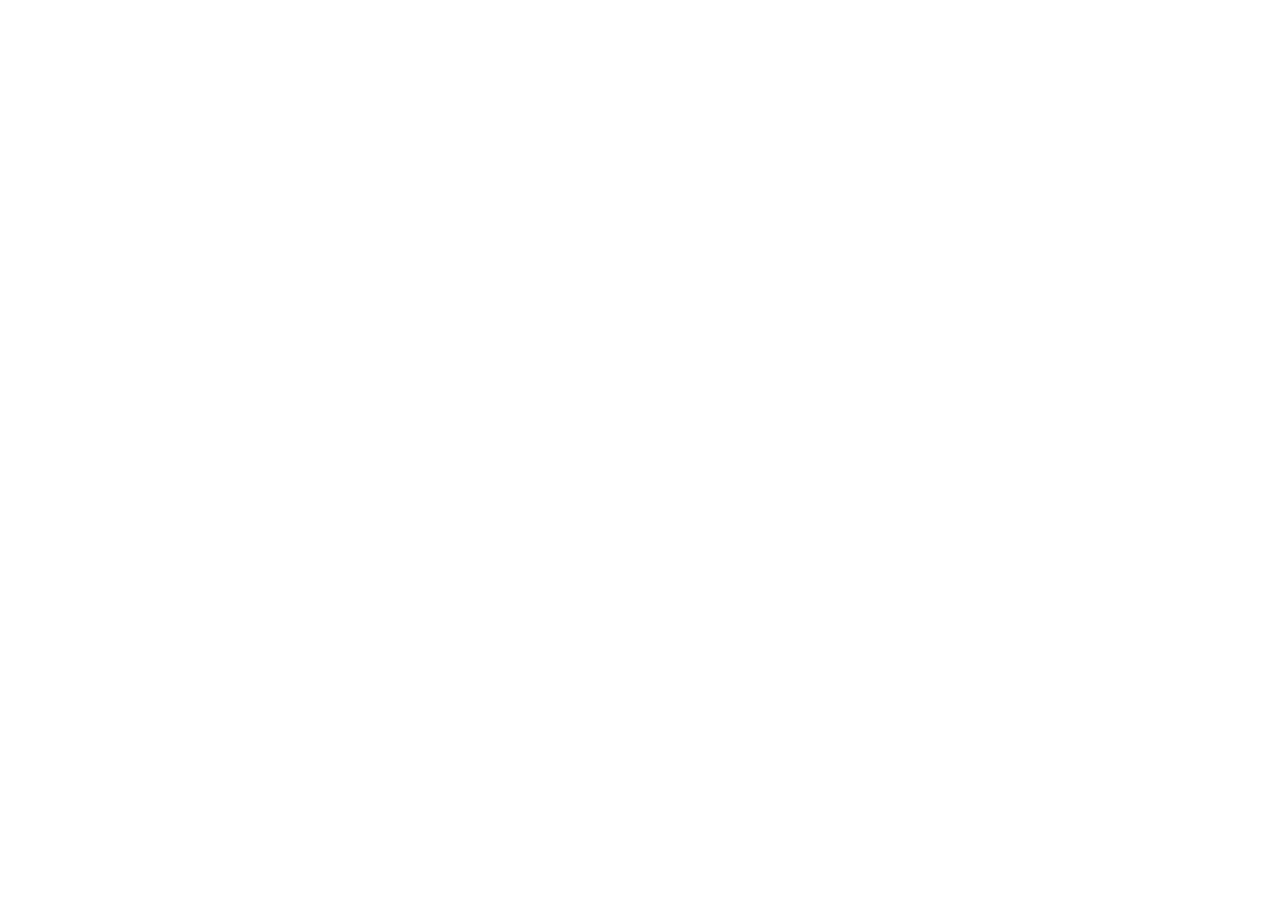
==== tutti-i-progetti.html @ a55157ad "added html and css header" ====
<!DOCTYPE html>
<html lang="en">
<head>
    <meta charset="UTF-8">
    <meta name="viewport" content="width=device-width, initial-scale=1.0">
    <title>Tutti i Progetti di Francesca Morrone</title>
</head>
<body>
    
</body>
</html>
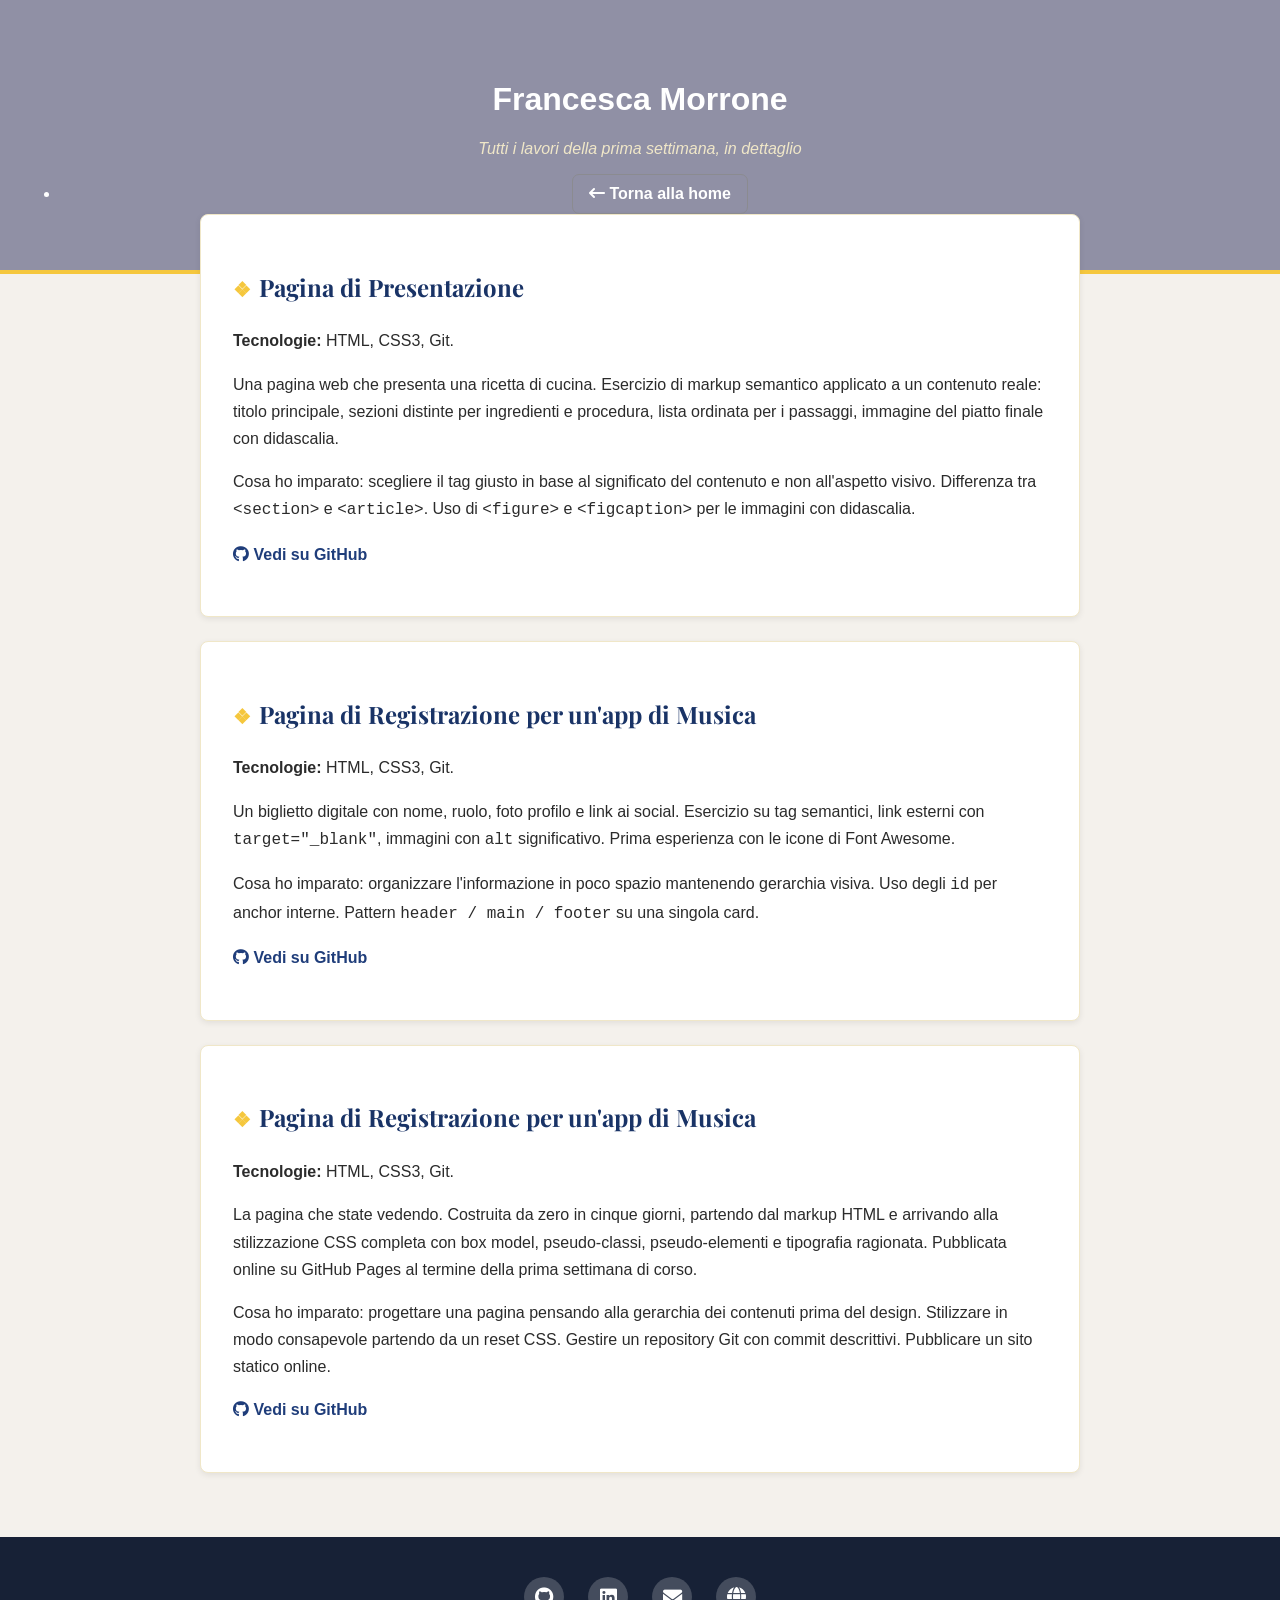
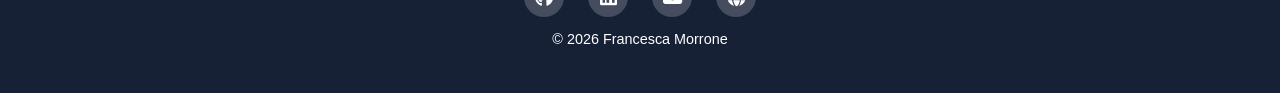
==== commit d8ab8159: "completed" ====
--- a/tutti-i-progetti.html
+++ b/tutti-i-progetti.html
@@ -1,11 +1,68 @@
 <!DOCTYPE html>
-<html lang="en">
+<html lang="it">
+
 <head>
     <meta charset="UTF-8">
     <meta name="viewport" content="width=device-width, initial-scale=1.0">
     <title>Tutti i Progetti di Francesca Morrone</title>
+    <link rel="stylesheet" href="assets/CSS/style.css" />
+    <link rel="stylesheet" href="https://cdnjs.cloudflare.com/ajax/libs/font-awesome/6.5.2/css/all.min.css" />
 </head>
+
 <body>
-    
+    <header>
+        <h1 id="start">Francesca Morrone</h1>
+        <p class="tagline">Tutti i lavori della prima settimana, in dettaglio
+        </p>
+        <!--blocco nav-->
+        <nav>
+            <ul>
+                <li><a href="index.html"><i class="fa-solid fa-arrow-left-long"></i> Torna alla home</a></li>
+            </ul>
+        </nav>
+    </header>
+
+    <main id="projects-cards">
+        <section>
+            <h2>Pagina di Presentazione</h2>
+            <p><b>Tecnologie:</b> HTML, CSS3, Git.</p>
+            <p>Una pagina web che presenta una ricetta di cucina. Esercizio di markup semantico applicato a un contenuto reale: titolo principale, sezioni distinte per ingredienti e procedura, lista ordinata per i passaggi, immagine del piatto finale con didascalia.</p>
+            <p>Cosa ho imparato: scegliere il tag giusto in base al significato del contenuto e non all'aspetto visivo. Differenza tra <code>&ltsection&gt</code> e <code>&ltarticle&gt</code>. Uso di <code>&ltfigure&gt</code> e <code>&ltfigcaption&gt</code> per le immagini con didascalia.</p>
+            <p><a class="github" href="https://github.com/francescamorrone/epicode-challenge-n1" target="_blank"><i
+                        class="fa-brands fa-github"></i> Vedi su GitHub</a>
+            </p>
+        </section>
+
+        <section>
+            <h2>Pagina di Registrazione per un'app di Musica</h2>
+            <p><b>Tecnologie:</b> HTML, CSS3, Git.</p>
+            <p>Un biglietto digitale con nome, ruolo, foto profilo e link ai social. Esercizio su tag semantici, link esterni con <code>target="_blank"</code>, immagini con <code>alt</code> significativo. Prima esperienza con le icone di Font Awesome.</p>
+            <p>Cosa ho imparato: organizzare l'informazione in poco spazio mantenendo gerarchia visiva. Uso degli <code>id</code> per anchor interne. Pattern <code>header / main / footer</code> su una singola card.</p>
+            <p><a class="github" href="https://github.com/francescamorrone/epicode-challenge-n1" target="_blank"><i
+                        class="fa-brands fa-github"></i> Vedi su GitHub</a>
+            </p>
+        </section>
+
+        <section>
+            <h2>Pagina di Registrazione per un'app di Musica</h2>
+            <p><b>Tecnologie:</b> HTML, CSS3, Git. </p>
+            <p>La pagina che state vedendo. Costruita da zero in cinque giorni, partendo dal markup HTML e arrivando alla stilizzazione CSS completa con box model, pseudo-classi, pseudo-elementi e tipografia ragionata. Pubblicata online su GitHub Pages al termine della prima settimana di corso.</p>
+            <p>Cosa ho imparato: progettare una pagina pensando alla gerarchia dei contenuti prima del design. Stilizzare in modo consapevole partendo da un reset CSS. Gestire un repository Git con commit descrittivi. Pubblicare un sito statico online.</p>
+            <p><a class="github" href="https://github.com/francescamorrone/epicode-challenge-n1" target="_blank"><i
+                        class="fa-brands fa-github"></i> Vedi su GitHub</a>
+            </p>
+        </section>
+    </main>
+        <!--blocco footer-->
+    <footer id="site-footer">
+        <div id="footer-icons">
+            <a href="#"><i class="fa-brands fa-github"></i></a>
+            <a href="#"><i class="fa-brands fa-linkedin"></i></a>
+            <a href="#"><i class="fa-solid fa-envelope"></i></a>
+            <a href="#"><i class="fa-solid fa-globe"></i></a>
+        </div>
+        <p>© 2026 Francesca Morrone</p>
+    </footer>
 </body>
+
 </html>
--- a/assets/CSS/style.css
+++ b/assets/CSS/style.css
@@ -0,0 +1,377 @@
+@import url('https://fonts.googleapis.com/css2?family=Playfair+Display:ital,wght@0,400..900;1,400..900&display=swap');
+
+*,
+*::before,
+*::after {
+    box-sizing: border-box;
+}
+
+html, body {
+    margin: 0;
+    padding: 0;
+    font-family: 'Inter', Arial, sans-serif;
+    font-size: 16px;
+    background-color: #f4f1ec;
+    color: #2b2b2b;
+}
+
+main {
+    max-width: 920px;
+    margin: 0 auto;
+    padding: 40px 20px;
+    line-height: 1.7;
+}
+
+header {
+    background-color: rgb(144, 144, 165);
+    background-image: url(../img/header-bg.jpg);
+    background-blend-mode: multiply;
+    background-size: cover;
+    background-position: center;
+    color: #fff;
+    text-align: center;
+    padding: 60px 20px 40px;
+    border-bottom: 4px solid hsl(45, 90%, 60%);
+}
+
+#site-header h1 {
+    font-size: 3rem;
+    text-shadow: 0 2px 4px rgba(0,0,0,0.6);
+    margin-bottom: auto;
+    color: #fff;
+    font-family: 'Playfair Display', Georgia, serif;
+}
+
+h2, h3 {
+    font-family: 'Playfair Display', Georgia, serif;
+    color: #193366;
+}
+
+nav a {
+    color: #fff;
+    font-weight: bold;
+    text-decoration: none;
+    border: 1px solid #8b8b90;
+    padding: 10px 16px;
+    border-radius: 7px;
+    display: inline-block;
+}
+
+nav a:hover {
+    background-color:hsl(45, 90%, 60%);
+    color: #193366;
+}
+
+#site-header nav li {
+    list-style-type: none;
+    display: inline;
+}
+
+#site-header nav li:not(#competenze) {
+    margin-right:6px;
+}
+
+.tagline {
+    font-style: italic;
+    color:#F0E7C8;
+}
+
+/*icone navbar*/
+.navbar-icons, .button-icon {
+    font-size: 15px;
+    padding-right: 10px;
+}
+
+
+/*cards*/
+main section {
+    padding: 32px;
+    margin-bottom: 24px;
+    background-color: #fff;
+    border: 1px solid #F0E7C8;
+    border-radius: 8px;
+    box-shadow: 0 2px 6px rgba(0, 0, 0, 0.08);
+}
+
+main section:first-child {
+    margin-top: -100px;
+}
+
+/*rombo*/
+main section h2::before {
+    content: '\2756';
+    color:hsl(45, 90%, 60%);
+    padding-right: 8px;
+    font-size: 20px;
+}
+
+/*torna indietro*/
+.back {
+    margin-top: 20px;
+    text-decoration: underline;
+    color: #989898;
+    font-size: 0.9rem;
+    font-style: italic;
+}
+
+.back:hover {
+    color:#193366;
+}
+
+/*sezione "chi sono"*/
+
+.avatar {
+    width: 150px;
+    height: 150px;
+    border: 4px solid hsl(45, 90%, 60%);
+    border-radius: 50%;
+    float:left;
+    margin-right: 15px;
+}
+
+#competenze {
+    clear: both;
+}
+
+#chi-sono {
+    background-color: #ffffff;
+    text-align: justify;
+}
+
+#chi-sono p:first-of-type::first-letter {
+    font-size: 3rem;
+    font-family: 'Inter';
+    float: left;
+    font-weight: bold;
+    margin-right: 6px;
+    color: #193366;
+}
+
+/*sezione competenze*/
+
+#competenze td p:first-child {
+    color:#172136;
+    font-weight: bold;
+}
+
+#competenze p:nth-child(3) {
+    color:#475C85;
+    font-style: italic;
+}
+
+.tabella-competenze  p:nth-child(2) {
+    color: rgb(70, 70, 70);
+    font-style: italic;
+    font-size: 0.9rem;
+}
+
+table {
+    width: 100%;
+    border-collapse: collapse;
+}
+
+.tabella-competenze th, td {
+    border-bottom: 1px solid #ECE6D8;
+    padding: 15px;
+}
+
+th {
+    color:#193366;
+    text-align: left;
+    background-color: #F9F5EA;
+    padding: 10px;
+    border-bottom: 1px solid #ECE6D8;
+}
+
+
+.tabella-competenze tr th:first-child {
+    width:40%;
+}
+
+.tabella-competenze tr th:last-child {
+    width: 60%;
+}
+
+.tabella-competenze i {
+    padding-right: 10px;
+}
+
+.gray-bar {
+    height:15px;
+    border-radius: 20px;
+    background-color: #ECE6D8;
+}
+
+.first-bar, .second-bar, .third-bar, .forth-bar, .fifth-bar {
+    height:15px;
+    border-radius: 20px;
+    width: 80%;
+    background-color: hsl(45, 90%, 60%);
+}
+
+.second-bar {
+    width: 70%;
+}
+
+.third-bar {
+    width: 50%;
+}
+
+.forth-bar {
+    width: 40%;
+}
+
+.fifth-bar {
+    width: 60%;
+}
+
+#esperienze caption{
+    text-align: left;
+    color:#193366;
+    font-style: italic;
+}
+
+/*progetti*/
+
+.github {
+    color:#1F3D7A;
+    font-weight: bold;
+    text-decoration: none;
+}
+
+.github:hover {
+    border-bottom: 3px solid hsl(45, 90%, 60%);;
+}
+
+#progetti div:first-of-type h3::after {
+    content: "NEW";
+    font-family: 'Inter', Arial, sans-serif;
+    display: inline-block;
+    padding: 2px 8px;
+    margin-left: 12px;
+    background-color: red;
+    color: #ffffff;
+    border-radius: 3px;
+    font-size: 0.75rem;
+}
+
+#other-projects {
+    display: block;
+    text-align: right;
+    color: #193366; 
+    font-weight: bold;
+    font-size: 1.2rem;
+    text-decoration: underline;
+    text-decoration-thickness: 3px;
+    text-decoration-color: hsl(45, 90%, 60%);
+    text-underline-offset: 5px;
+}
+
+#other-projects:visited {
+    color: #193366;
+}
+
+
+#progetti div:nth-of-type(odd) {
+    background-color: #F9F5EA;
+    border-radius: 10px;
+    padding: 10px 20px;
+    margin: 10px;
+    border-left: 6px solid #193366;
+}
+
+#progetti div:nth-of-type(even) {
+    background-color: #fff;
+    box-shadow: 0 2px 6px rgba(0, 0, 0, 0.08);
+    border: 1px solid #F0E7C8;
+    border-radius: 10px;
+    padding: 10px 20px;
+    margin: 10px;
+    border-left: 6px solid hsl(45, 90%, 60%);
+}
+
+/*form*/
+label:not(:last-of-type) {
+    font-weight: bold;
+    color: #1F3D7A;
+}
+
+input, textarea, select {
+    font-size: 1rem;
+    width: 100%;
+    background-color: #f4f1ec;
+    border-style: none;
+    border: 1px solid #b6af9d;
+    padding: 10px;
+    border-radius: 5px;
+}
+
+input:focus, textarea:focus, select:focus {
+    background-color: #fff;
+    border: 1px solid #193366;
+    
+}
+
+::placeholder {
+    color: #A39B87;
+    font-family: 'Inter', Arial, sans-serif;
+    font-style: italic;
+}
+
+input[type='checkbox'] {
+    width: auto;
+}
+
+button {
+    color: white ;
+    background-color: hsl(220, 60%, 30%);
+    font-weight: bold;
+    border-radius: 5px;
+    padding: 10px 25px;
+    border: none;
+    box-shadow: 0 2px 4px rgba(0,0,0,0.1);
+}
+
+button:hover {
+    background-color: hsl(220, 60%, 45%);
+    box-shadow: 0 4px 8px rgba(0, 0, 0, 0.15);
+}
+
+
+/*footer*/
+#site-footer {
+    background-color: #172136;
+    color: #ffffff;
+    text-align: center;
+    font-size: 0.9rem;
+}
+
+#footer-icons {
+    text-align: center;
+}
+
+#footer-icons a i {
+    color: #fff;
+    border-radius: 50%;
+    display: inline-block;
+    margin: 0 10px;
+    font-size: 1.2rem;
+    background-color: rgba(255, 255, 255, 0.193);
+    width: 40px;
+    height: 40px;
+    line-height: 40px;
+    text-align: center;
+
+    text-decoration: none;
+}
+
+#footer-icons i:hover {
+    background-color: hsl(45, 90%, 60%);
+    color:#172136;
+}
+
+
+
+footer {
+    padding: 40px 20px;
+}
